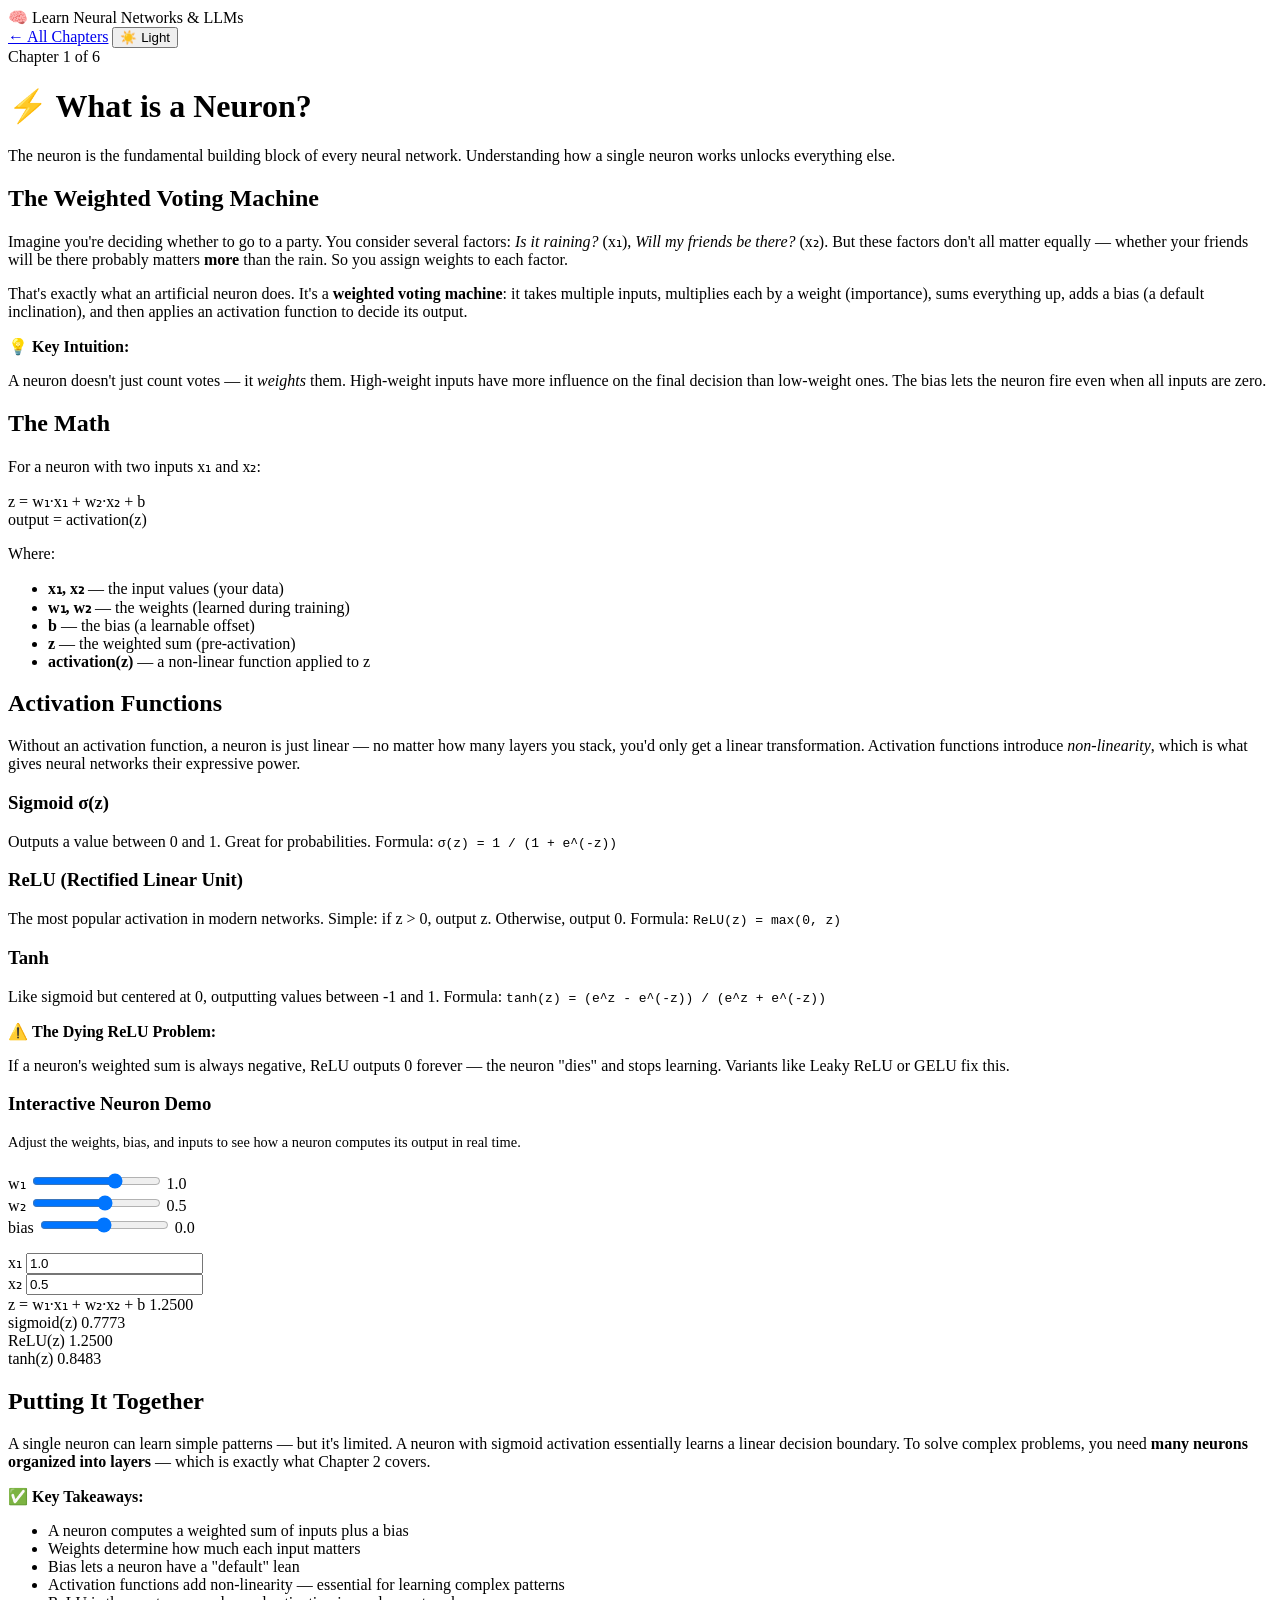
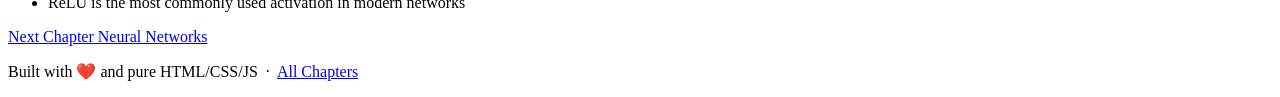
==== chapters/01-neurons.html @ 8501e5a8 "Initial commit: Learn Neural Networks & LLMs educational site - 6 chapters: neurons, networks, train" ====
<!DOCTYPE html>
<html lang="en">
<head>
  <meta charset="UTF-8">
  <meta name="viewport" content="width=device-width, initial-scale=1.0">
  <base href="/learn-llms/">
  <title>What is a Neuron? — Learn Neural Networks & LLMs</title>
  <meta name="description" content="A neuron is the building block of every neural network. Learn about weights, biases, and activation functions with an interactive demo.">
  <meta name="theme-color" content="#6c63ff">
  <link rel="manifest" href="manifest.json">
  <link rel="stylesheet" href="style.css">
</head>
<body>
  <div id="progress-bar"></div>

  <header>
    <div class="site-title">
      <span class="logo">🧠</span>
      <a href="index.html" style="color:inherit;text-decoration:none;">Learn Neural Networks &amp; LLMs</a>
    </div>
    <div class="header-nav">
      <a href="index.html">← All Chapters</a>
      <button id="theme-toggle" aria-label="Toggle theme">☀️ Light</button>
    </div>
  </header>

  <main>
    <div class="chapter-container">

      <div class="chapter-meta">
        <span class="chap-num">Chapter 1 of 6</span>
      </div>

      <h1>⚡ What is a Neuron?</h1>
      <p class="chapter-intro">
        The neuron is the fundamental building block of every neural network.
        Understanding how a single neuron works unlocks everything else.
      </p>

      <h2>The Weighted Voting Machine</h2>
      <p>
        Imagine you're deciding whether to go to a party. You consider several factors:
        <em>Is it raining?</em> (x₁), <em>Will my friends be there?</em> (x₂).
        But these factors don't all matter equally — whether your friends will be there
        probably matters <strong>more</strong> than the rain. So you assign weights to each factor.
      </p>
      <p>
        That's exactly what an artificial neuron does. It's a <strong>weighted voting machine</strong>:
        it takes multiple inputs, multiplies each by a weight (importance), sums everything up,
        adds a bias (a default inclination), and then applies an activation function to decide its output.
      </p>

      <div class="callout">
        <span class="callout-icon">💡</span>
        <strong>Key Intuition:</strong>
        <p>A neuron doesn't just count votes — it <em>weights</em> them. High-weight inputs have more
        influence on the final decision than low-weight ones. The bias lets the neuron fire even when
        all inputs are zero.</p>
      </div>

      <h2>The Math</h2>
      <p>For a neuron with two inputs x₁ and x₂:</p>

      <div class="math-block">
        z = w₁·x₁ + w₂·x₂ + b<br>
        output = activation(z)
      </div>

      <p>Where:</p>
      <ul>
        <li><strong>x₁, x₂</strong> — the input values (your data)</li>
        <li><strong>w₁, w₂</strong> — the weights (learned during training)</li>
        <li><strong>b</strong> — the bias (a learnable offset)</li>
        <li><strong>z</strong> — the weighted sum (pre-activation)</li>
        <li><strong>activation(z)</strong> — a non-linear function applied to z</li>
      </ul>

      <h2>Activation Functions</h2>
      <p>
        Without an activation function, a neuron is just linear — no matter how many layers you stack,
        you'd only get a linear transformation. Activation functions introduce <em>non-linearity</em>,
        which is what gives neural networks their expressive power.
      </p>

      <h3>Sigmoid σ(z)</h3>
      <p>
        Outputs a value between 0 and 1. Great for probabilities.
        Formula: <code>σ(z) = 1 / (1 + e^(-z))</code>
      </p>

      <h3>ReLU (Rectified Linear Unit)</h3>
      <p>
        The most popular activation in modern networks. Simple: if z &gt; 0, output z. Otherwise, output 0.
        Formula: <code>ReLU(z) = max(0, z)</code>
      </p>

      <h3>Tanh</h3>
      <p>
        Like sigmoid but centered at 0, outputting values between -1 and 1.
        Formula: <code>tanh(z) = (e^z - e^(-z)) / (e^z + e^(-z))</code>
      </p>

      <div class="callout orange">
        <span class="callout-icon">⚠️</span>
        <strong>The Dying ReLU Problem:</strong>
        <p>If a neuron's weighted sum is always negative, ReLU outputs 0 forever — the neuron "dies"
        and stops learning. Variants like Leaky ReLU or GELU fix this.</p>
      </div>

      <!-- ── Interactive Demo ── -->
      <div class="demo-box">
        <h3>Interactive Neuron Demo</h3>
        <p style="color:var(--text2);font-size:0.9rem;margin-bottom:1.25rem;">
          Adjust the weights, bias, and inputs to see how a neuron computes its output in real time.
        </p>

        <div class="slider-row">
          <label>w₁</label>
          <input type="range" id="w1" min="-3" max="3" step="0.1" value="1.0">
          <span class="slider-val" id="w1-val">1.0</span>
        </div>
        <div class="slider-row">
          <label>w₂</label>
          <input type="range" id="w2" min="-3" max="3" step="0.1" value="0.5">
          <span class="slider-val" id="w2-val">0.5</span>
        </div>
        <div class="slider-row">
          <label>bias</label>
          <input type="range" id="bias" min="-3" max="3" step="0.1" value="0.0">
          <span class="slider-val" id="bias-val">0.0</span>
        </div>

        <div style="margin-top:1rem;"></div>

        <div class="input-row">
          <label>x₁</label>
          <input type="number" id="x1" value="1.0" step="0.1">
        </div>
        <div class="input-row">
          <label>x₂</label>
          <input type="number" id="x2" value="0.5" step="0.1">
        </div>

        <div class="result-display">
          <div class="result-row">
            <span class="result-label">z = w₁·x₁ + w₂·x₂ + b</span>
            <span class="result-val" id="z-out">—</span>
          </div>
          <div class="result-row">
            <span class="result-label">sigmoid(z)</span>
            <span class="result-val" id="sig-out">—</span>
          </div>
          <div class="result-row">
            <span class="result-label">ReLU(z)</span>
            <span class="result-val" id="relu-out">—</span>
          </div>
          <div class="result-row">
            <span class="result-label">tanh(z)</span>
            <span class="result-val" id="tanh-out">—</span>
          </div>
        </div>
      </div>

      <h2>Putting It Together</h2>
      <p>
        A single neuron can learn simple patterns — but it's limited. A neuron with sigmoid activation
        essentially learns a linear decision boundary. To solve complex problems, you need
        <strong>many neurons organized into layers</strong> — which is exactly what Chapter 2 covers.
      </p>

      <div class="callout green">
        <span class="callout-icon">✅</span>
        <strong>Key Takeaways:</strong>
        <ul>
          <li>A neuron computes a weighted sum of inputs plus a bias</li>
          <li>Weights determine how much each input matters</li>
          <li>Bias lets a neuron have a "default" lean</li>
          <li>Activation functions add non-linearity — essential for learning complex patterns</li>
          <li>ReLU is the most commonly used activation in modern networks</li>
        </ul>
      </div>

      <!-- ── Prev/Next Nav ── -->
      <nav class="chapter-nav">
        <div></div>
        <a href="chapters/02-networks.html" class="nav-next">
          <span class="nav-label">Next Chapter</span>
          <span class="nav-title nav-arrow">Neural Networks</span>
        </a>
      </nav>

    </div>
  </main>

  <footer>
    <p>Built with ❤️ and pure HTML/CSS/JS &nbsp;·&nbsp; <a href="index.html">All Chapters</a></p>
  </footer>

  <script src="app.js"></script>
  <script>
    // ── Neuron Demo ──────────────────────────────
    (function() {
      const ids = ['w1','w2','bias'];
      const vals = { w1: 1.0, w2: 0.5, bias: 0.0, x1: 1.0, x2: 0.5 };

      function sigmoid(z) { return 1 / (1 + Math.exp(-z)); }
      function relu(z) { return Math.max(0, z); }
      function tanh(z) { return Math.tanh(z); }
      function fmt(n) { return n.toFixed(4); }

      function compute() {
        const w1 = parseFloat(document.getElementById('w1').value);
        const w2 = parseFloat(document.getElementById('w2').value);
        const b  = parseFloat(document.getElementById('bias').value);
        const x1 = parseFloat(document.getElementById('x1').value) || 0;
        const x2 = parseFloat(document.getElementById('x2').value) || 0;

        const z = w1*x1 + w2*x2 + b;
        document.getElementById('z-out').textContent = fmt(z);
        document.getElementById('sig-out').textContent = fmt(sigmoid(z));
        document.getElementById('relu-out').textContent = fmt(relu(z));
        document.getElementById('tanh-out').textContent = fmt(tanh(z));
      }

      ids.forEach(id => {
        const slider = document.getElementById(id);
        const valEl = document.getElementById(id + '-val');
        slider.addEventListener('input', () => {
          valEl.textContent = parseFloat(slider.value).toFixed(1);
          compute();
        });
      });

      ['x1','x2'].forEach(id => {
        document.getElementById(id).addEventListener('input', compute);
      });

      compute();
    })();
  </script>
</body>
</html>
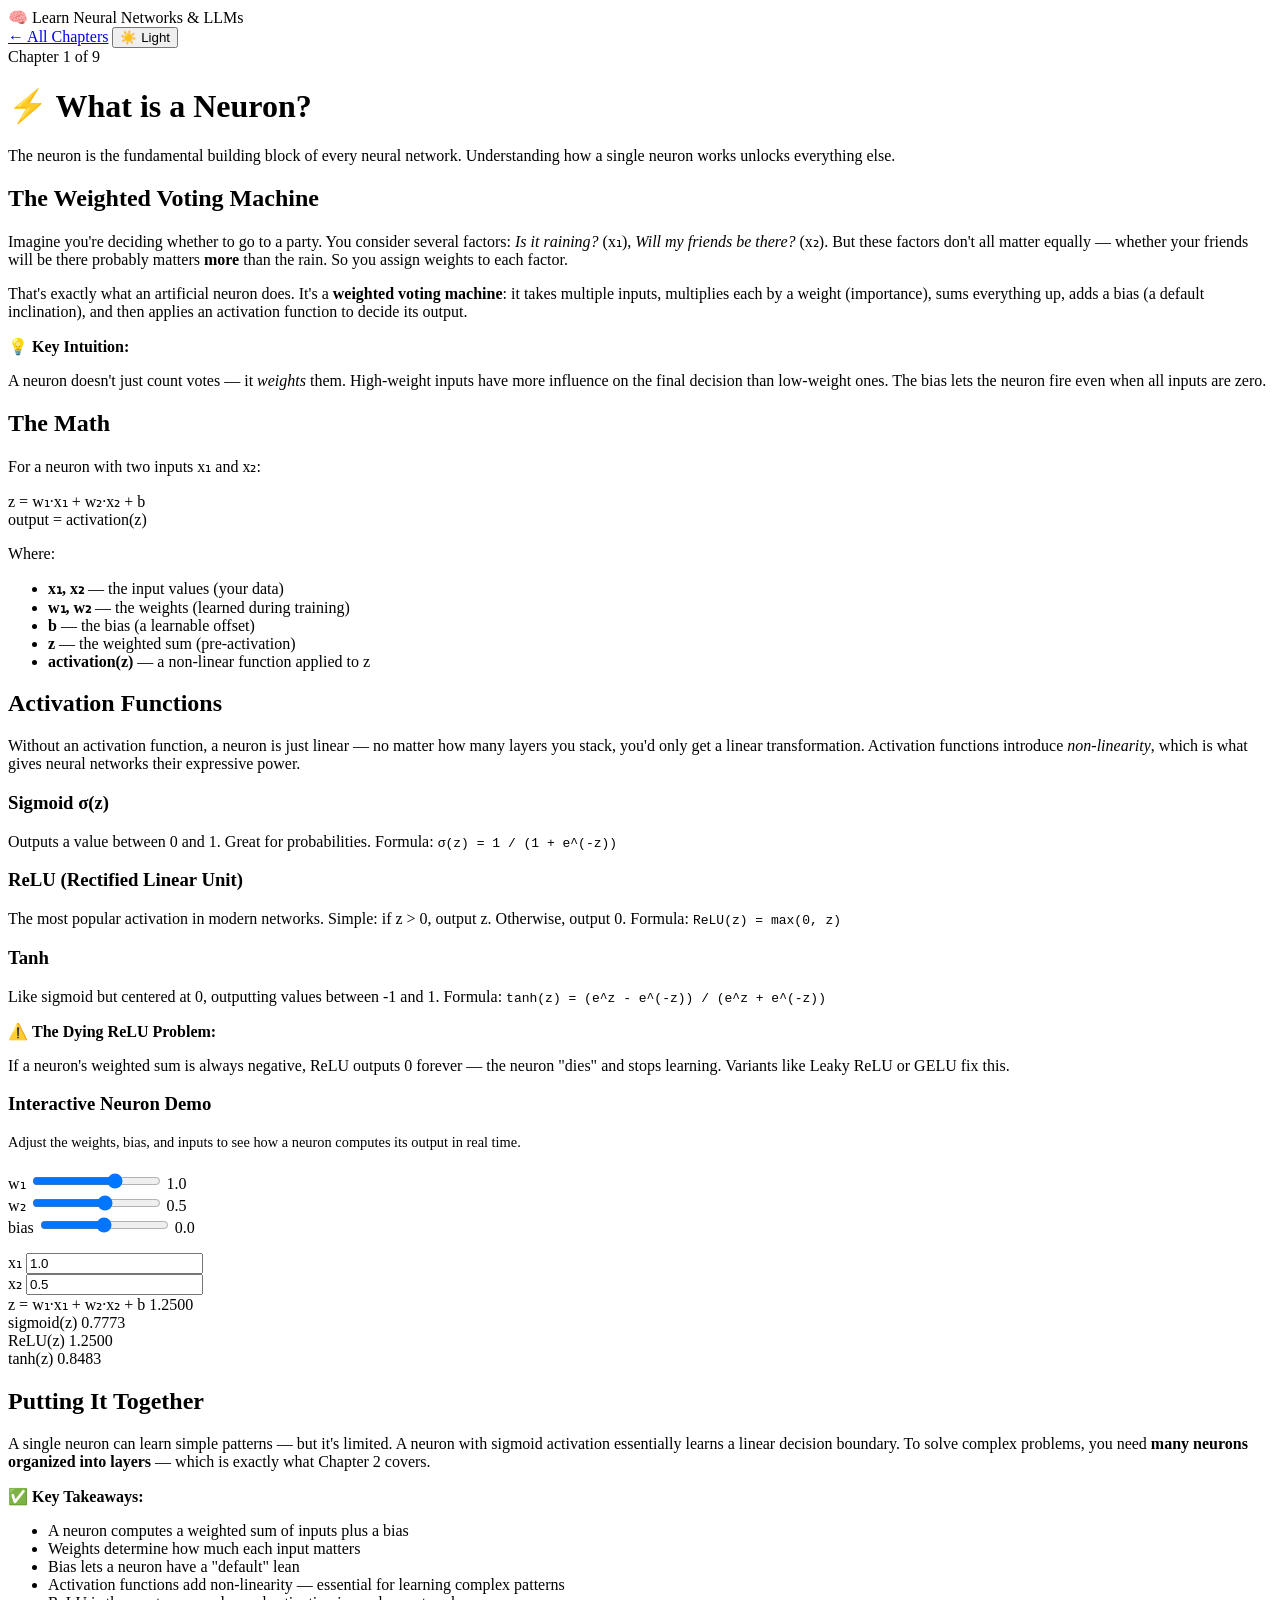
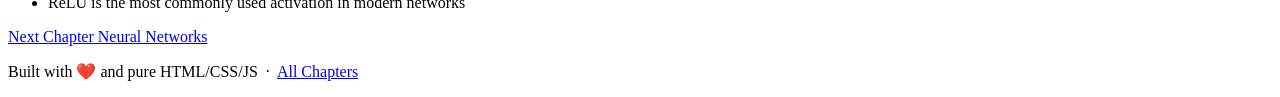
==== commit bd4275e1: "Fix: all chapters now show 'X of 9'" ====
--- a/chapters/01-neurons.html
+++ b/chapters/01-neurons.html
@@ -28,7 +28,7 @@
     <div class="chapter-container">
 
       <div class="chapter-meta">
-        <span class="chap-num">Chapter 1 of 6</span>
+        <span class="chap-num">Chapter 1 of 9</span>
       </div>
 
       <h1>⚡ What is a Neuron?</h1>
